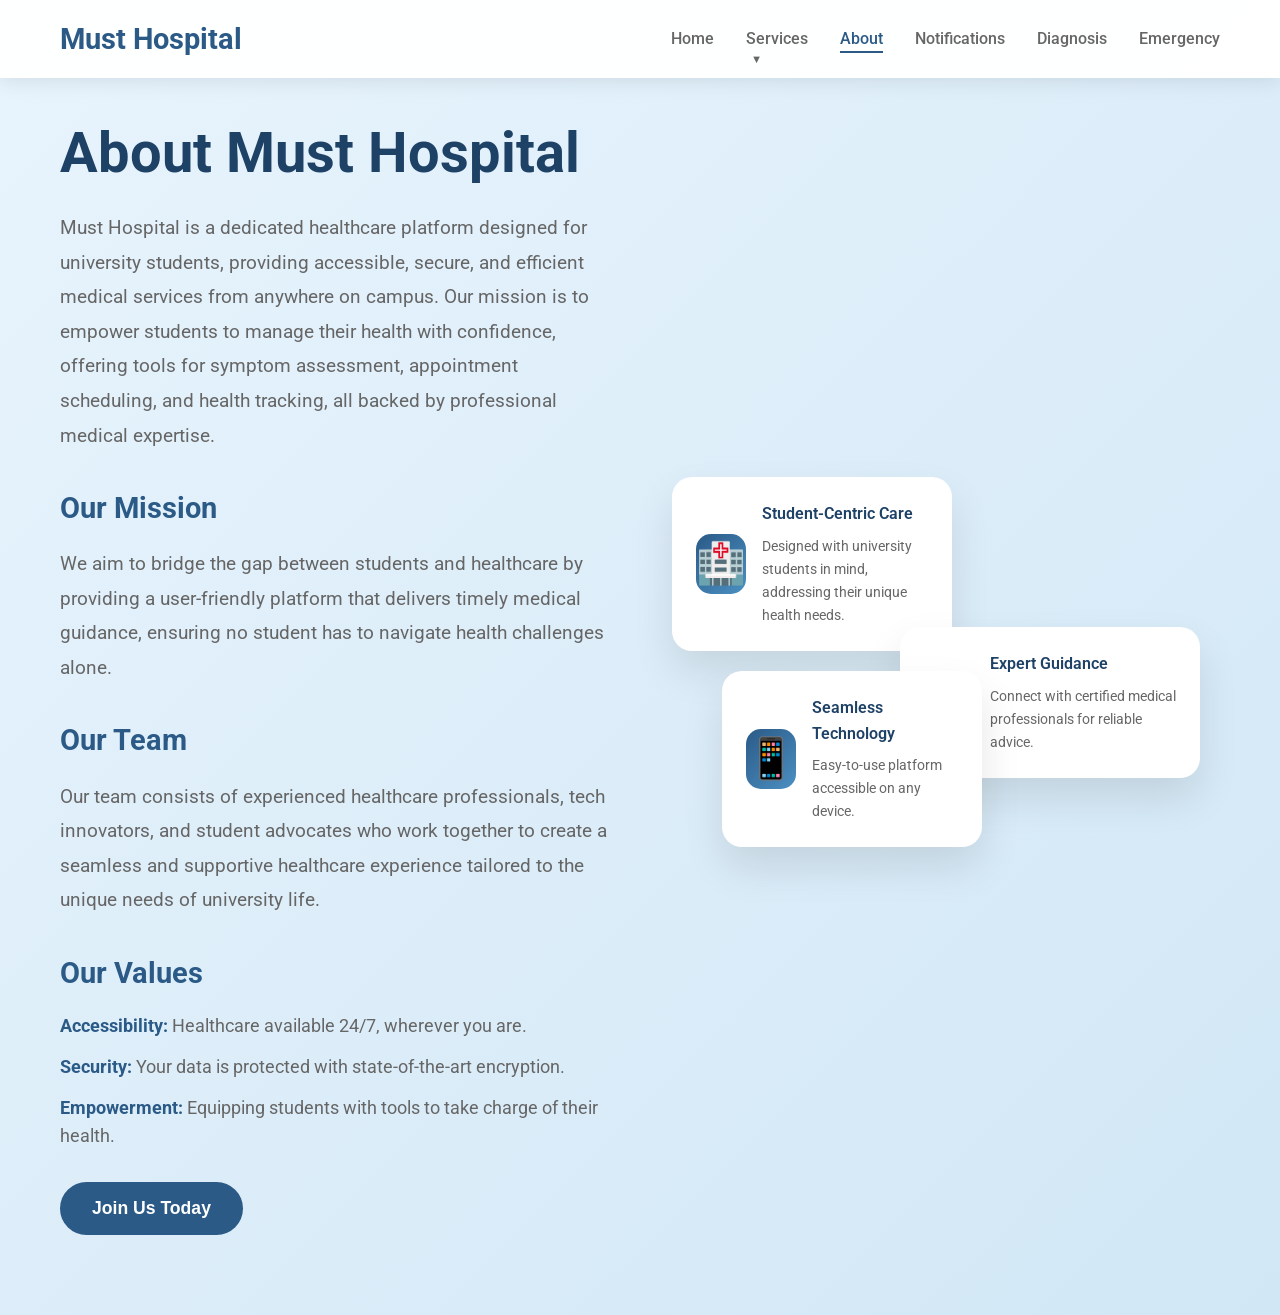
==== about.html @ 2d48ad13 "Add files via upload" ====
<!DOCTYPE html>
<html lang="en">
<head>
    <meta charset="UTF-8">
    <meta name="viewport" content="width=device-width, initial-scale=1.0">
    <title>About Must Hospital - Student Healthcare Platform</title>
    <link href="https://fonts.googleapis.com/css2?family=Roboto:wght@300;400;500;700&display=swap" rel="stylesheet">
    <link rel="stylesheet" href="about.css">
</head>
<body>
    <!-- Header Section -->
    <header class="header">
        <div class="container">
            <div class="header-content">
                <div class="logo">
                    <h2>Must Hospital</h2>
                </div>
                <nav class="nav">
                    <ul class="nav-list">
                        <li><a href="home.html" class="nav-link">Home</a></li>
                        <li>
                            <a href="#services" class="nav-link services">Services</a>
                            <div class="submenu">
                                <ul>
                                    <li><a href="Appointment.html" class="submenu-link">Appointment</a></li>
                                    <li><a href="Healthtrack.html" class="submenu-link">Healthtrack</a></li>
                                    <li><a href="Account.html" class="submenu-link">Account</a></li>
                                    <li><a href="Help.html" class="submenu-link">Help</a></li>
                                    <li><a href="index.html" class="submenu-link">Logout</a></li>
                                </ul>
                            </div>
                        </li>
                        <li><a href="about.html" class="nav-link active">About</a></li>
                        <li><a href="Notifications.html" class="nav-link">Notifications</a></li>
                        <li><a href="Diagnosis.html" class="nav-link">Diagnosis</a></li>
                        <li><a href="Emergency.html" class="nav-link">Emergency</a></li>
                    </ul>
                </nav>
               
                <div class="mobile-menu-toggle">
                    <span></span>
                    <span></span>
                    <span></span>
                </div>
            </div>
        </div>
    </header>

    <!-- About Section -->
    <section class="about">
        <div class="container">
            <div class="about-content">
                <div class="about-text">
                    <h1>About Must Hospital</h1>
                    <p>Must Hospital is a dedicated healthcare platform designed for university students, providing accessible, secure, and efficient medical services from anywhere on campus. Our mission is to empower students to manage their health with confidence, offering tools for symptom assessment, appointment scheduling, and health tracking, all backed by professional medical expertise.</p>
                    <div class="about-mission">
                        <h3>Our Mission</h3>
                        <p>We aim to bridge the gap between students and healthcare by providing a user-friendly platform that delivers timely medical guidance, ensuring no student has to navigate health challenges alone.</p>
                    </div>
                    <div class="about-team">
                        <h3>Our Team</h3>
                        <p>Our team consists of experienced healthcare professionals, tech innovators, and student advocates who work together to create a seamless and supportive healthcare experience tailored to the unique needs of university life.</p>
                    </div>
                    <div class="about-values">
                        <h3>Our Values</h3>
                        <ul>
                            <li><strong>Accessibility:</strong> Healthcare available 24/7, wherever you are.</li>
                            <li><strong>Security:</strong> Your data is protected with state-of-the-art encryption.</li>
                            <li><strong>Empowerment:</strong> Equipping students with tools to take charge of their health.</li>
                        </ul>
                    </div>
                    <div class="about-cta">
                        <button class="btn-primary">Join Us Today</button>
                    </div>
                </div>
                <div class="about-visual">
                    <div class="about-card">
                        <div class="card-icon">🏥</div>
                        <div class="card-content">
                            <h4>Student-Centric Care</h4>
                            <p>Designed with university students in mind, addressing their unique health needs.</p>
                        </div>
                    </div>
                    <div class="about-card">
                        <div class="card-icon">🩺</div>
                        <div class="card-content">
                            <h4>Expert Guidance</h4>
                            <p>Connect with certified medical professionals for reliable advice.</p>
                        </div>
                    </div>
                    <div class="about-card">
                        <div class="card-icon">📱</div>
                        <div class="card-content">
                            <h4>Seamless Technology</h4>
                            <p>Easy-to-use platform accessible on any device.</p>
                        </div>
                    </div>
                </div>
            </div>
        </div>
    </section>

    <script>
        // Mobile menu toggle
        const mobileToggle = document.querySelector('.mobile-menu-toggle');
        const navList = document.querySelector('.nav-list');

        mobileToggle.addEventListener('click', () => {
            navList.classList.toggle('active');
            mobileToggle.classList.toggle('active');
        });

        // Smooth scrolling for in-page navigation links and allow page navigation
        document.querySelectorAll('.nav-link, .submenu-link').forEach(link => {
            link.addEventListener('click', (e) => {
                const targetId = link.getAttribute('href');
                // Allow navigation to other pages
                if (targetId === 'home.html') {
                    window.location.href = targetId;
                    return;
                }
                // Handle in-page anchor links
                if (targetId.startsWith('#')) {
                    e.preventDefault();
                    const targetElement = document.querySelector(targetId);
                    if (targetElement) {
                        targetElement.scrollIntoView({
                            behavior: 'smooth'
                        });
                    } else {
                        // Fallback: scroll to top for non-existent anchors
                        window.scrollTo({
                            top: 0,
                            behavior: 'smooth'
                        });
                    }
                }
            });
        });

        // Add scroll effect to header
        window.addEventListener('scroll', () => {
            const header = document.querySelector('.header');
            if (window.scrollY > 100) {
                header.classList.add('scrolled');
            } else {
                header.classList.remove('scrolled');
            }
        });
    </script>
</body>
</html>
---- about.css ----
/* Reset and Base Styles */
* {
    margin: 0;
    padding: 0;
    box-sizing: border-box;
}

body {
    font-family: 'Roboto', sans-serif;
    line-height: 1.6;
    color: #333;
    overflow-x: hidden;
}

.container {
    max-width: 1200px;
    margin: 0 auto;
    padding: 0 20px;
}

/* Header Styles */
.header {
    background: rgba(255, 255, 255, 0.95);
    position: fixed;
    top: 0;
    left: 0;
    right: 0;
    z-index: 1000;
    transition: all 0.3s ease;
    box-shadow: 0 2px 20px rgba(0, 0, 0, 0.1);
}

.header.scrolled {
    background: rgba(255, 255, 255, 0.98);
    box-shadow: 0 2px 30px rgba(0, 0, 0, 0.15);
}

.header-content {
    display: flex;
    align-items: center;
    justify-content: space-between;
    padding: 1rem 0;
}

.logo h2 {
    color: #2B5A87;
    font-weight: 700;
    font-size: 1.8rem;
}

.nav-list {
    display: flex;
    list-style: none;
    gap: 2rem;
}

.nav-link {
    text-decoration: none;
    color: #666;
    font-weight: 500;
    transition: all 0.3s ease;
    position: relative;
}

.nav-link:hover,
.nav-link.active {
    color: #2B5A87;
}

.nav-link::after {
    content: '';
    position: absolute;
    bottom: -5px;
    left: 0;
    width: 0;
    height: 2px;
    background: #2B5A87;
    transition: width 0.3s ease;
}

.nav-link:hover::after,
.nav-link.active::after {
    width: 100%;
}

/* Submenu Styles */
.nav-list li {
    position: relative;
}

.nav-link.services::after {
    content: '▼';
    font-size: 0.7rem;
    margin-left: 5px;
    display: inline-block;
    transition: transform 0.3s ease;
}

.nav-list li:hover .nav-link.services::after {
    transform: rotate(180deg);
}

.submenu {
    position: absolute;
    top: 100%;
    left: 0;
    background: white;
    box-shadow: 0 5px 20px rgba(0, 0, 0, 0.1);
    border-radius: 8px;
    min-width: 200px;
    opacity: 0;
    visibility: hidden;
    transform: translateY(10px);
    transition: all 0.3s ease;
    z-index: 1000;
    padding: 0;
}

.nav-list li:hover .submenu {
    opacity: 1;
    visibility: visible;
    transform: translateY(0);
}

.submenu ul {
    list-style: none;
    padding: 0.5rem 0;
}

.submenu li {
    list-style: none;
}

.submenu-link {
    display: block;
    padding: 0.8rem 1.5rem;
    color: #666;
    text-decoration: none;
    font-weight: 500;
    transition: all 0.3s ease;
}

.submenu-link:hover {
    background: #E8F4FD;
    color: #2B5A87;
}

.auth-buttons {
    display: flex;
    gap: 1rem;
}

.btn-login {
    background: transparent;
    border: 2px solid #2B5A87;
    color: #2B5A87;
    padding: 0.7rem 1.5rem;
    border-radius: 50px;
    font-weight: 500;
    cursor: pointer;
    transition: all 0.3s ease;
}

.btn-login:hover {
    background: #2B5A87;
    color: white;
}

.btn-signup {
    background: #2B5A87;
    border: 2px solid #2B5A87;
    color: white;
    padding: 0.7rem 1.5rem;
    border-radius: 50px;
    font-weight: 500;
    cursor: pointer;
    transition: all 0.3s ease;
}

.btn-signup:hover {
    background: #1E4166;
    border-color: #1E4166;
    transform: translateY(-2px);
}

.mobile-menu-toggle {
    display: none;
    flex-direction: column;
    cursor: pointer;
    gap: 4px;
}

.mobile-menu-toggle span {
    width: 25px;
    height: 3px;
    background: #2B5A87;
    transition: all 0.3s ease;
}

.mobile-menu-toggle.active span:nth-child(1) {
    transform: rotate(45deg) translate(5px, 5px);
}

.mobile-menu-toggle.active span:nth-child(2) {
    opacity: 0;
}

.mobile-menu-toggle.active span:nth-child(3) {
    transform: rotate(-45deg) translate(7px, -6px);
}

/* About Section */
.about {
    background: linear-gradient(135deg, #E8F4FD 0%, #D1E7F5 100%);
    padding: 120px 0 80px;
    min-height: 100vh;
    display: flex;
    align-items: center;
    position: relative;
}

.about-content {
    display: grid;
    grid-template-columns: 1fr 1fr;
    gap: 4rem;
    align-items: center;
}

.about-text h1 {
    font-size: 3.5rem;
    font-weight: 700;
    color: #1E4166;
    line-height: 1.2;
    margin-bottom: 1.5rem;
}

.about-text p {
    font-size: 1.2rem;
    color: #666;
    margin-bottom: 2rem;
    line-height: 1.8;
}

.about-mission,
.about-team,
.about-values {
    margin-bottom: 2rem;
}

.about-mission h3,
.about-team h3,
.about-values h3 {
    font-size: 1.8rem;
    color: #2B5A87;
    margin-bottom: 1rem;
}

.about-values ul {
    list-style: none;
    padding: 0;
}

.about-values li {
    font-size: 1.1rem;
    color: #666;
    margin-bottom: 0.8rem;
}

.about-values li strong {
    color: #2B5A87;
}

.about-cta {
    margin-top: 2rem;
}

.btn-primary {
    background: #2B5A87;
    color: white;
    border: none;
    padding: 1rem 2rem;
    border-radius: 50px;
    font-size: 1.1rem;
    font-weight: 600;
    cursor: pointer;
    transition: all 0.3s ease;
}

.btn-primary:hover {
    background: #1E4166;
    transform: translateY(-3px);
    box-shadow: 0 10px 30px rgba(43, 90, 135, 0.3);
}

.about-visual {
    position: relative;
    height: 500px;
}

.about-card {
    position: absolute;
    background: white;
    border-radius: 20px;
    padding: 1.5rem;
    box-shadow: 0 20px 40px rgba(0, 0, 0, 0.1);
    display: flex;
    align-items: center;
    gap: 1rem;
    animation: float 6s ease-in-out infinite;
    transition: all 0.3s ease;
}

.about-card:hover {
    transform: translateY(-10px) scale(1.05);
    box-shadow: 0 30px 60px rgba(0, 0, 0, 0.15);
}

.about-card:nth-child(1) {
    top: 50px;
    left: 0;
    width: 280px;
    animation-delay: 0s;
}

.about-card:nth-child(2) {
    top: 200px;
    right: 20px;
    width: 300px;
    animation-delay: -2s;
}

.about-card:nth-child(3) {
    bottom: 80px;
    left: 50px;
    width: 260px;
    animation-delay: -4s;
}

.card-icon {
    font-size: 2.5rem;
    background: linear-gradient(135deg, #2B5A87, #4A90C2);
    color: white;
    width: 60px;
    height: 60px;
    border-radius: 15px;
    display: flex;
    align-items: center;
    justify-content: center;
}

.card-content h4 {
    color: #1E4166;
    font-weight: 600;
    margin-bottom: 0.5rem;
}

.card-content p {
    color: #666;
    font-size: 0.9rem;
}

@keyframes float {
    0%, 100% {
        transform: translateY(0px);
    }
    50% {
        transform: translateY(-20px);
    }
}

/* Responsive Design */
@media (max-width: 968px) {
    .about-content {
        grid-template-columns: 1fr;
        gap: 2rem;
    }
    .about-text {
        text-align: center;
    }
    .about-text h1 {
        font-size: 2.8rem;
    }
    .about-card {
        position: static;
        margin-bottom: 1rem;
        width: 100% !important;
        animation: none;
    }
    .about-visual {
        height: auto;
        display: flex;
        flex-direction: column;
        gap: 1rem;
    }
}

@media (max-width: 768px) {
    .nav {
        display: none;
    }
    .nav-list {
        position: fixed;
        top: 80px;
        left: 0;
        right: 0;
        background: white;
        flex-direction: column;
        padding: 2rem;
        box-shadow: 0 5px 20px rgba(0, 0, 0, 0.1);
        transform: translateY(-100%);
        opacity: 0;
        visibility: hidden;
        transition: all 0.3s ease;
    }
    .nav-list.active {
        transform: translateY(0);
        opacity: 1;
        visibility: visible;
    }
    .submenu {
        position: static;
        box-shadow: none;
        transform: none;
        opacity: 1;
        visibility: visible;
        background: #F9F9F9;
        border-radius: 4px;
        margin: 0.5rem 0;
        padding: 0.5rem 1rem;
    }
    .submenu ul {
        list-style: none;
    }
    .submenu li {
        list-style: none;
    }
    .nav-link.services::after {
        content: none;
    }
    .nav {
        display: block;
    }
    .mobile-menu-toggle {
        display: flex;
    }
    .auth-buttons {
        gap: 0.5rem;
    }
    .btn-login,
    .btn-signup {
        padding: 0.6rem 1.2rem;
        font-size: 0.9rem;
    }
    .about {
        padding: 100px 0 60px;
    }
    .about-text h1 {
        font-size: 2.2rem;
    }
    .about-text p {
        font-size: 1.1rem;
    }
    .about-cta {
        display: flex;
        justify-content: center;
    }
    .btn-primary {
        width: 100%;
        padding: 1rem;
    }
}

@media (max-width: 480px) {
    .container {
        padding: 0 15px;
    }
    .logo h2 {
        font-size: 1.5rem;
    }
    .about-text h1 {
        font-size: 1.8rem;
    }
    .about-text p {
        font-size: 1rem;
    }
    .about-mission h3,
    .about-team h3,
    .about-values h3 {
        font-size: 1.5rem;
    }
    .about-card {
        padding: 1rem;
        flex-direction: column;
        text-align: center;
    }
    .card-icon {
        width: 50px;
        height: 50px;
        font-size: 2rem;
    }
}
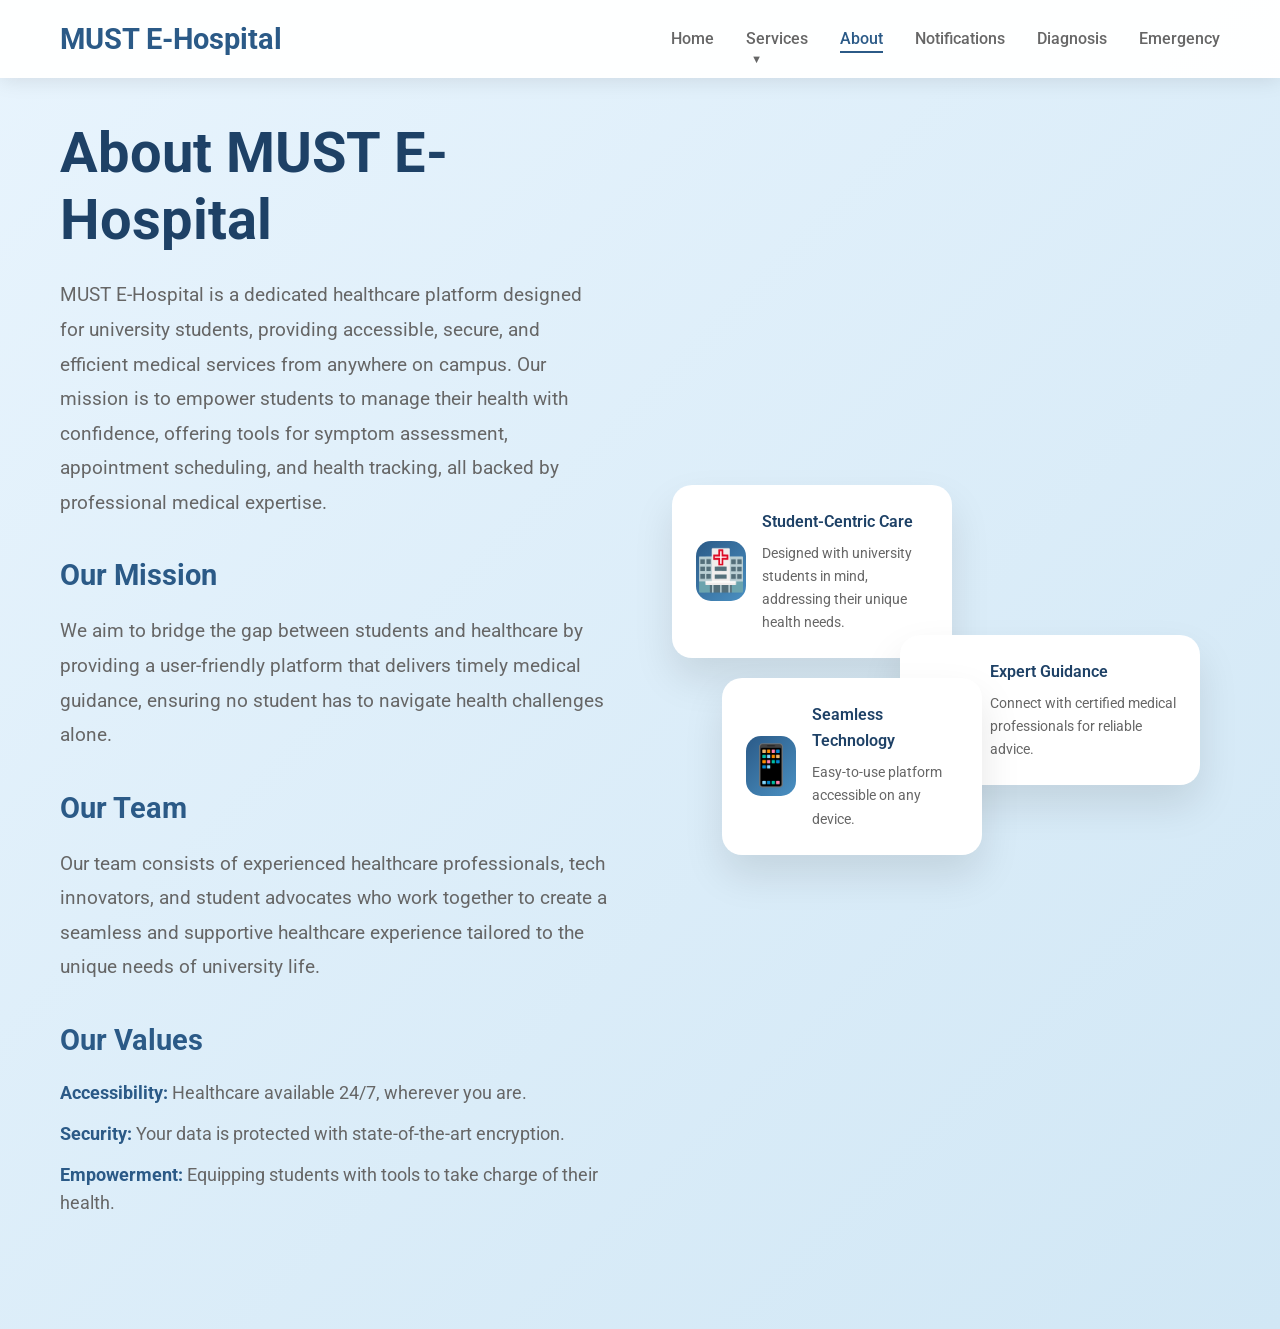
==== commit 7d3fa527: "Add files via upload" ====
--- a/about.html
+++ b/about.html
@@ -3,7 +3,7 @@
 <head>
     <meta charset="UTF-8">
     <meta name="viewport" content="width=device-width, initial-scale=1.0">
-    <title>About Must Hospital - Student Healthcare Platform</title>
+    <title>About MUST E-Hospital - Student Healthcare Platform</title>
     <link href="https://fonts.googleapis.com/css2?family=Roboto:wght@300;400;500;700&display=swap" rel="stylesheet">
     <link rel="stylesheet" href="about.css">
 </head>
@@ -13,27 +13,27 @@
         <div class="container">
             <div class="header-content">
                 <div class="logo">
-                    <h2>Must Hospital</h2>
+                    <h2>MUST E-Hospital</h2>
                 </div>
                 <nav class="nav">
                     <ul class="nav-list">
-                        <li><a href="home.html" class="nav-link">Home</a></li>
+                        <li><a href="home.php" class="nav-link">Home</a></li>
                         <li>
                             <a href="#services" class="nav-link services">Services</a>
                             <div class="submenu">
                                 <ul>
-                                    <li><a href="Appointment.html" class="submenu-link">Appointment</a></li>
-                                    <li><a href="Healthtrack.html" class="submenu-link">Healthtrack</a></li>
-                                    <li><a href="Account.html" class="submenu-link">Account</a></li>
+                                    <li><a href="Appointment.php" class="submenu-link">Appointment</a></li>
+                                    <li><a href="Healthtrack.php" class="submenu-link">Healthtrack</a></li>
+                                    <li><a href="Account.php" class="submenu-link">Account</a></li>
                                     <li><a href="Help.html" class="submenu-link">Help</a></li>
-                                    <li><a href="index.html" class="submenu-link">Logout</a></li>
+                                    <li><a href="includes/logout.inc.php" class="submenu-link">Logout</a></li>
                                 </ul>
                             </div>
                         </li>
                         <li><a href="about.html" class="nav-link active">About</a></li>
-                        <li><a href="Notifications.html" class="nav-link">Notifications</a></li>
-                        <li><a href="Diagnosis.html" class="nav-link">Diagnosis</a></li>
-                        <li><a href="Emergency.html" class="nav-link">Emergency</a></li>
+                        <li><a href="Notifications.php" class="nav-link">Notifications</a></li>
+                        <li><a href="Diagnosis.php" class="nav-link">Diagnosis</a></li>
+                        <li><a href="Emergency.php" class="nav-link">Emergency</a></li>
                     </ul>
                 </nav>
                
@@ -51,8 +51,8 @@
         <div class="container">
             <div class="about-content">
                 <div class="about-text">
-                    <h1>About Must Hospital</h1>
-                    <p>Must Hospital is a dedicated healthcare platform designed for university students, providing accessible, secure, and efficient medical services from anywhere on campus. Our mission is to empower students to manage their health with confidence, offering tools for symptom assessment, appointment scheduling, and health tracking, all backed by professional medical expertise.</p>
+                    <h1>About MUST E-Hospital</h1>
+                    <p>MUST E-Hospital is a dedicated healthcare platform designed for university students, providing accessible, secure, and efficient medical services from anywhere on campus. Our mission is to empower students to manage their health with confidence, offering tools for symptom assessment, appointment scheduling, and health tracking, all backed by professional medical expertise.</p>
                     <div class="about-mission">
                         <h3>Our Mission</h3>
                         <p>We aim to bridge the gap between students and healthcare by providing a user-friendly platform that delivers timely medical guidance, ensuring no student has to navigate health challenges alone.</p>
@@ -69,9 +69,6 @@
                             <li><strong>Empowerment:</strong> Equipping students with tools to take charge of their health.</li>
                         </ul>
                     </div>
-                    <div class="about-cta">
-                        <button class="btn-primary">Join Us Today</button>
-                    </div>
                 </div>
                 <div class="about-visual">
                     <div class="about-card">
@@ -101,51 +98,142 @@
     </section>
 
     <script>
-        // Mobile menu toggle
-        const mobileToggle = document.querySelector('.mobile-menu-toggle');
-        const navList = document.querySelector('.nav-list');
-
-        mobileToggle.addEventListener('click', () => {
-            navList.classList.toggle('active');
-            mobileToggle.classList.toggle('active');
-        });
-
-        // Smooth scrolling for in-page navigation links and allow page navigation
-        document.querySelectorAll('.nav-link, .submenu-link').forEach(link => {
-            link.addEventListener('click', (e) => {
-                const targetId = link.getAttribute('href');
-                // Allow navigation to other pages
-                if (targetId === 'home.html') {
-                    window.location.href = targetId;
-                    return;
-                }
-                // Handle in-page anchor links
-                if (targetId.startsWith('#')) {
-                    e.preventDefault();
-                    const targetElement = document.querySelector(targetId);
-                    if (targetElement) {
-                        targetElement.scrollIntoView({
-                            behavior: 'smooth'
-                        });
-                    } else {
-                        // Fallback: scroll to top for non-existent anchors
-                        window.scrollTo({
-                            top: 0,
-                            behavior: 'smooth'
+        // Mobile menu functionality
+        document.addEventListener('DOMContentLoaded', function() {
+            const mobileMenuToggle = document.querySelector('.mobile-menu-toggle');
+            const nav = document.querySelector('.nav');
+            const navList = document.querySelector('.nav-list');
+            const serviceLinks = document.querySelectorAll('.nav-link.services');
+
+            console.log('About page mobile menu elements:', { mobileMenuToggle: !!mobileMenuToggle, nav: !!nav, navList: !!navList });
+
+            // Only initialize once across all pages/scripts
+            if (mobileMenuToggle && nav && navList) {
+                if (document.body.dataset.mobileMenuInit) {
+                    console.log('Mobile menu already initialized by another script - skipping about.html init');
+                } else {
+                    document.body.dataset.mobileMenuInit = '1';
+
+                    // Toggle main mobile menu
+                    mobileMenuToggle.addEventListener('click', function(e) {
+                        // Prevent other document click handlers from running and closing the menu immediately
+                        e.stopPropagation();
+                        e.stopImmediatePropagation();
+                        console.log('About: mobile menu toggle clicked');
+                        this.classList.toggle('active');
+                        nav.classList.toggle('active');
+                        navList.classList.toggle('active');
+
+                        // Track open state on body so other scripts can check it
+                        document.body.classList.toggle('menu-open');
+
+                        // Close all submenus when closing main menu
+                        if (!navList.classList.contains('active')) {
+                            closeAllSubmenus();
+                        }
+                    });
+
+                    // Toggle submenus on mobile
+                    serviceLinks.forEach(link => {
+                        link.addEventListener('click', function(e) {
+                            if (window.innerWidth <= 768) {
+                                e.preventDefault();
+                                // Block other click handlers to avoid race conditions
+                                e.stopPropagation();
+                                e.stopImmediatePropagation();
+                                console.log('About: Services link clicked on mobile');
+                                const submenu = this.nextElementSibling;
+
+                                // Close other open submenus
+                                closeOtherSubmenus(submenu);
+
+                                // Toggle current submenu
+                                this.classList.toggle('active');
+                                if (submenu && submenu.classList.contains('submenu')) {
+                                    submenu.classList.toggle('active');
+                                }
+                            }
+                        });
+                    });
+
+                    // Close menu when clicking outside on mobile (only when menu is actually open)
+                    document.addEventListener('click', function(e) {
+                        if (window.innerWidth <= 768 &&
+                            document.body.classList.contains('menu-open') &&
+                            !e.target.closest('.nav') &&
+                            !e.target.closest('.mobile-menu-toggle')) {
+                            console.log('About: Click outside - closing mobile menu');
+                            closeMobileMenu();
+                        }
+                    });
+
+                    // Navigation handling
+                    document.addEventListener('click', function(e) {
+                        const link = e.target.closest('.nav-link, .submenu-link');
+                        if (link) {
+                            const targetUrl = link.getAttribute('href');
+
+                            // Handle logout separately
+                            if (targetUrl === 'includes/logout.inc.php') {
+                                e.preventDefault();
+                                window.location.href = targetUrl;
+                                return;
+                            }
+
+                            // Close mobile menu when navigating (except for services dropdown) but only if menu is open
+                            if (window.innerWidth <= 768 && document.body.classList.contains('menu-open') && !link.classList.contains('services')) {
+                                closeMobileMenu();
+                            }
+                        }
+                    });
+
+                    // Close menu function
+                    function closeMobileMenu() {
+                        if (mobileMenuToggle) mobileMenuToggle.classList.remove('active');
+                        if (nav) nav.classList.remove('active');
+                        if (navList) navList.classList.remove('active');
+                        // Remove the open-state marker
+                        document.body.classList.remove('menu-open');
+                        closeAllSubmenus();
+                    }
+
+                    // Close all submenus function
+                    function closeAllSubmenus() {
+                        document.querySelectorAll('.submenu').forEach(submenu => {
+                            submenu.classList.remove('active');
+                        });
+                        document.querySelectorAll('.nav-link.services').forEach(link => {
+                            link.classList.remove('active');
+                        });
+                    }
+
+                    // Close other submenus function
+                    function closeOtherSubmenus(currentSubmenu) {
+                        document.querySelectorAll('.submenu').forEach(menu => {
+                            if (menu !== currentSubmenu) {
+                                menu.classList.remove('active');
+                            }
+                        });
+                        document.querySelectorAll('.nav-link.services').forEach(menuLink => {
+                            if (menuLink.nextElementSibling !== currentSubmenu) {
+                                menuLink.classList.remove('active');
+                            }
                         });
                     }
                 }
+            } else {
+                console.log('About: No mobile menu found in DOM for this page - leaving menu init to page-specific scripts.');
+            }
+
+            // Header scroll effect (unchanged)
+            window.addEventListener('scroll', function() {
+                const header = document.querySelector('.header');
+                if (window.scrollY > 50) {
+                    header.classList.add('scrolled');
+                } else {
+                    header.classList.remove('scrolled');
+                }
             });
-        });
-
-        // Add scroll effect to header
-        window.addEventListener('scroll', () => {
-            const header = document.querySelector('.header');
-            if (window.scrollY > 100) {
-                header.classList.add('scrolled');
-            } else {
-                header.classList.remove('scrolled');
-            }
         });
     </script>
 </body>
--- a/about.css
+++ b/about.css
@@ -83,7 +83,7 @@
     width: 100%;
 }
 
-/* Submenu Styles */
+/* Submenu Styles - DESKTOP */
 .nav-list li {
     position: relative;
 }
@@ -368,24 +368,156 @@
     }
 }
 
+/* MOBILE STYLES - FIXED */
+@media (max-width: 768px) {
+    .nav {
+        display: none;
+        position: fixed;
+        top: 80px;
+        left: 0;
+        right: 0;
+        background: white;
+        z-index: 999;
+        box-shadow: 0 5px 20px rgba(0, 0, 0, 0.1);
+        padding: 0;
+    }
+    
+    .nav.active {
+        display: block;
+    }
+    
+    .nav-list {
+        flex-direction: column;
+        padding: 1rem;
+        gap: 0;
+        display: flex;
+    }
+    
+    .nav-list:not(.active) {
+        display: flex;
+    }
+    
+    .nav-list li {
+        width: 100%;
+        border-bottom: 1px solid #f0f0f0;
+    }
+    
+    .nav-list li:last-child {
+        border-bottom: none;
+    }
+    
+    .nav-link {
+        display: block;
+        padding: 1rem;
+        width: 100%;
+    }
+    
+    /* Submenu styles for mobile - HIDDEN BY DEFAULT */
+    .submenu {
+        position: static;
+        box-shadow: none;
+        background: #F9F9F9;
+        border-radius: 0;
+        margin: 0;
+        padding: 0;
+        max-height: 0;
+        overflow: hidden;
+        transition: max-height 0.3s ease;
+        opacity: 1;
+        visibility: visible;
+        transform: none;
+        display: block !important;
+    }
+    
+    .submenu.active {
+        max-height: 300px;
+        padding: 0;
+    }
+    
+    .nav-link.services {
+        display: flex;
+        justify-content: space-between;
+        align-items: center;
+    }
+    
+    .nav-link.services::after {
+        content: '▼';
+        font-size: 0.7rem;
+        display: inline-block;
+        transition: transform 0.3s ease;
+    }
+    
+    .nav-link.services.active::after {
+        transform: rotate(180deg);
+    }
+    
+    .submenu ul {
+        list-style: none;
+        padding: 0;
+        margin: 0;
+    }
+    
+    .submenu li {
+        list-style: none;
+        border-bottom: none;
+    }
+    
+    .submenu-link {
+        display: block;
+        padding: 0.8rem 1.5rem 0.8rem 2rem;
+        color: #666;
+        text-decoration: none;
+        font-weight: 500;
+        transition: all 0.3s ease;
+        border-left: 3px solid transparent;
+        font-size: 0.9rem;
+    }
+    
+    .submenu-link:hover {
+        background: #E8F4FD;
+        color: #2B5A87;
+        border-left-color: #2B5A87;
+    }
+    
+    .mobile-menu-toggle {
+        display: flex;
+    }
+    
+    .about {
+        padding: 100px 0 60px;
+    }
+    
+    .about-text h1 {
+        font-size: 2.2rem;
+    }
+    
+    .about-text p {
+        font-size: 1.1rem;
+    }
+}
+
 /* Responsive Design */
 @media (max-width: 968px) {
     .about-content {
         grid-template-columns: 1fr;
         gap: 2rem;
     }
+    
     .about-text {
         text-align: center;
     }
+    
     .about-text h1 {
         font-size: 2.8rem;
     }
+    
     .about-card {
         position: static;
         margin-bottom: 1rem;
         width: 100% !important;
         animation: none;
     }
+    
     .about-visual {
         height: auto;
         display: flex;
@@ -394,105 +526,35 @@
     }
 }
 
-@media (max-width: 768px) {
-    .nav {
-        display: none;
-    }
-    .nav-list {
-        position: fixed;
-        top: 80px;
-        left: 0;
-        right: 0;
-        background: white;
-        flex-direction: column;
-        padding: 2rem;
-        box-shadow: 0 5px 20px rgba(0, 0, 0, 0.1);
-        transform: translateY(-100%);
-        opacity: 0;
-        visibility: hidden;
-        transition: all 0.3s ease;
-    }
-    .nav-list.active {
-        transform: translateY(0);
-        opacity: 1;
-        visibility: visible;
-    }
-    .submenu {
-        position: static;
-        box-shadow: none;
-        transform: none;
-        opacity: 1;
-        visibility: visible;
-        background: #F9F9F9;
-        border-radius: 4px;
-        margin: 0.5rem 0;
-        padding: 0.5rem 1rem;
-    }
-    .submenu ul {
-        list-style: none;
-    }
-    .submenu li {
-        list-style: none;
-    }
-    .nav-link.services::after {
-        content: none;
-    }
-    .nav {
-        display: block;
-    }
-    .mobile-menu-toggle {
-        display: flex;
-    }
-    .auth-buttons {
-        gap: 0.5rem;
-    }
-    .btn-login,
-    .btn-signup {
-        padding: 0.6rem 1.2rem;
-        font-size: 0.9rem;
-    }
-    .about {
-        padding: 100px 0 60px;
-    }
-    .about-text h1 {
-        font-size: 2.2rem;
-    }
-    .about-text p {
-        font-size: 1.1rem;
-    }
-    .about-cta {
-        display: flex;
-        justify-content: center;
-    }
-    .btn-primary {
-        width: 100%;
-        padding: 1rem;
-    }
-}
-
 @media (max-width: 480px) {
     .container {
         padding: 0 15px;
     }
+    
     .logo h2 {
         font-size: 1.5rem;
     }
+    
     .about-text h1 {
         font-size: 1.8rem;
     }
+    
     .about-text p {
         font-size: 1rem;
     }
+    
     .about-mission h3,
     .about-team h3,
     .about-values h3 {
         font-size: 1.5rem;
     }
+    
     .about-card {
         padding: 1rem;
         flex-direction: column;
         text-align: center;
     }
+    
     .card-icon {
         width: 50px;
         height: 50px;
